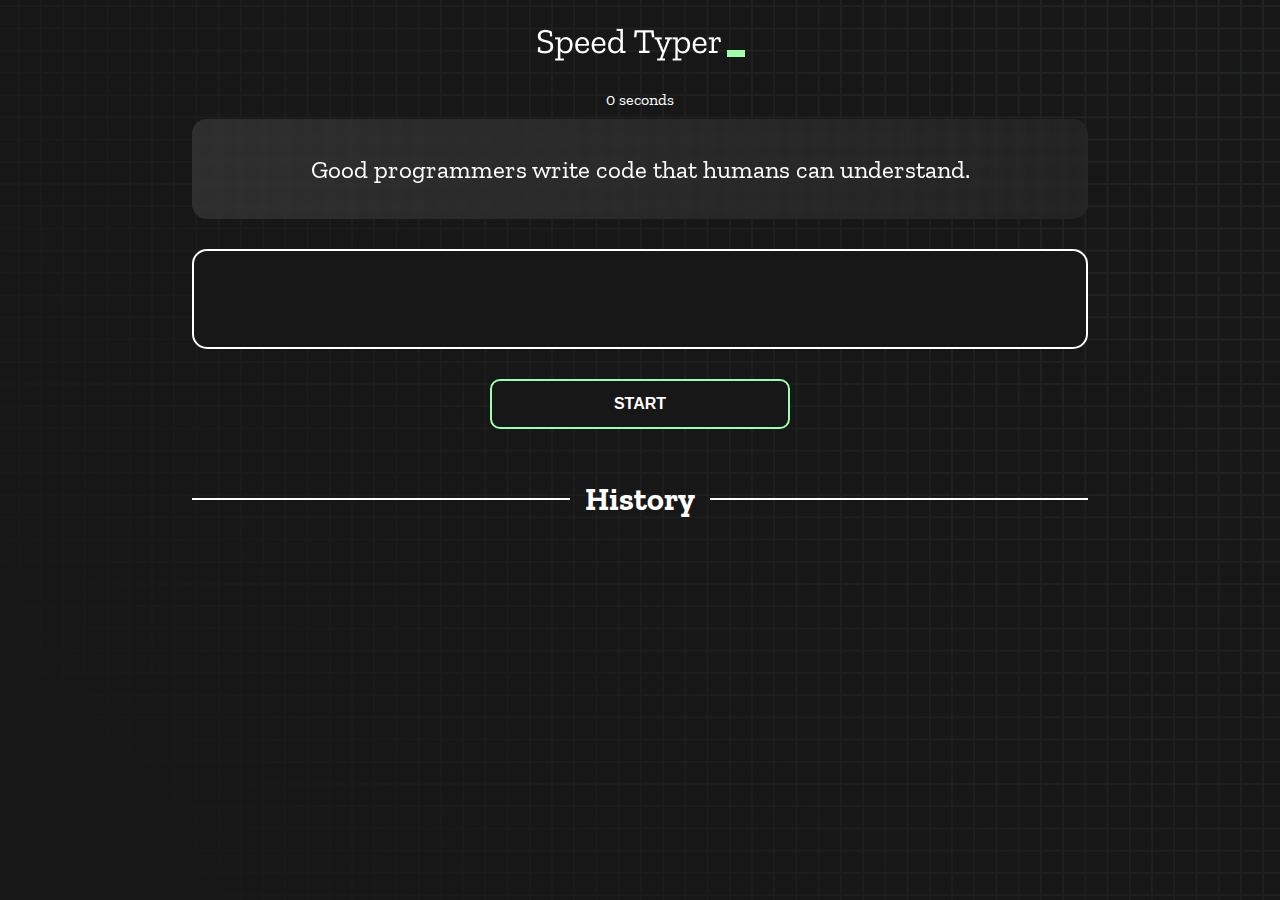
==== index.html @ 161bacd4 "Initial commit" ====
<!DOCTYPE html>
<html lang="en">
  <head>
    <meta charset="UTF-8" />
    <meta http-equiv="X-UA-Compatible" content="IE=edge" />
    <meta name="viewport" content="width=device-width, initial-scale=1.0" />
    <title>Speed Monster</title>
    <link rel="stylesheet" href="styles.css" />
    <link rel="preconnect" href="https://fonts.googleapis.com" />
    <link rel="preconnect" href="https://fonts.gstatic.com" crossorigin />
    <link
      href="https://fonts.googleapis.com/css2?family=Zilla+Slab:wght@300;400;500&display=swap"
      rel="stylesheet"
    />
  </head>
  <body>
    <h1 class="title"><img src="./logo.png" /></h1>
    <div id="show-time">0 seconds</div>

    <div class="box-container">
      <div id="question"></div>

      <div id="display" class="inactive"></div>

      <div class="buttons">
        <button id="starts">START</button>
      </div>

      <div class="divider-container">
        <div class="line"></div>
        <h1 class="title2">History</h1>
        <div class="line"></div>
      </div>
      <div id="histories"></div>
    </div>

    <div id="countdown"></div>
    <div id="modal-background" class="hidden"></div>
    <div id="result" class="hidden"></div>

    <script src="./history.js"></script>
    <script src="./script.js"></script>
  </body>
</html>
---- styles.css ----
* {
  padding: 0;
  margin: 0;
  box-sizing: border-box;
}

body {
  background-image: url("./bg.png");
  background-size: cover;
  background-position: left top;
  font-family: "Zilla Slab", serif;
}

.box-container {
  width: 70%;
  margin: 0 auto;
}

#question {
  height: 100px;
  display: flex;
  align-items: center;
  justify-content: center;
  color: white;
  font-size: 25px;
  border-radius: 15px;
  background: rgb(255, 255, 255);
  background: linear-gradient(
    92.49deg,
    rgba(255, 255, 255, 0.1) 0.18%,
    rgba(255, 255, 255, 0.05) 99.85%
  );
  backdrop-filter: blur(5px);
  margin-bottom: 30px;
}

#display {
  height: 100px;
  display: flex;
  flex-wrap: wrap;
  align-items: center;
  padding-left: 5rem;
  color: white;
  font-size: 32px;
  background-color: #171717;
  border: 2px solid #9dffad;
  border-radius: 15px;
}

#countdown {
  position: fixed;
  height: 100vh;
  width: 100vw;
  background-color: rgba(0, 0, 0, 0.8);
  top: 0;
  left: 0;
  display: flex;
  align-items: center;
  justify-content: center;
  font-size: 3rem;
  color: white;
  display: none;
}
#result {
  position: fixed;
  top: 10%; 
  left: 10%;
  transform: translate(-50%, -50%);
  height: 250px;
  width: 400px;
  background-color: #171717;
  border-radius: 15px;
  border: 2px solid #9dffad;
  color: white;
  text-align: center;
  padding: 2rem;
}
#show-time{
  text-align: center;
  color: white;
  margin: 10px 0;
}

.green {
  color: #9dffad;
}
.red {
  color: #eb6565;
}
.bold {
  font-weight: 700;
}
.inactive {
  border: 2px solid white !important;
}
.hidden {
  display: none;
}
.title {
  text-align: center;
  color: white;
  margin: 20px 0;
}

.divider-container {
  height: 80px;
  display: flex;
  justify-content: center;
  align-items: center;
  gap: 15px;
  margin: 0 auto;
}

.line {
  height: 2px;
  background: white;
  width: 100%;
}

.title2 {
  color: white;
  display: block;
}

.buttons {
  display: flex;
  justify-content: center;
  margin: 30px 0;
}
button {
  padding: 10px 20px;
  border: none;
  font-size: 16px;
  font-weight: bold;
  width: 300px;
  height: 50px;
  color: white;
  background-color: #171717;
  border-radius: 10px;
  border: 2px solid #9dffad;
  cursor: pointer;
}

#histories {
  display: flex;
  flex-wrap: wrap;
  justify-content: space-around;
}

.card {
  width: 100%;
  height: 100%;
  padding: 50px;
  display: flex;
  justify-content: space-between;
  align-items: center;
  padding: 20px 30px;
  color: white;
  border-radius: 15px;
  background: rgb(255, 255, 255);
  background: linear-gradient(
    92.49deg,
    rgba(255, 255, 255, 0.1) 0.18%,
    rgba(255, 255, 255, 0.05) 99.85%
  );
  backdrop-filter: blur(5px);
  margin-bottom: 30px;
}

#modal-background {
  background: rgb(255, 255, 255);
  background: linear-gradient(
    92.49deg,
    rgba(255, 255, 255, 0.1) 0.18%,
    rgba(255, 255, 255, 0.05) 99.85%
  );
  backdrop-filter: blur(5px);
  height: 100vh;
  width: 100%;
  position: fixed;
  top: 0;
}

@media only screen and (max-width: 700px) {
  .box-container {
    padding: 0 20px;
    width: 100%;
  }
  .card {
    flex-direction: column;
  }
}
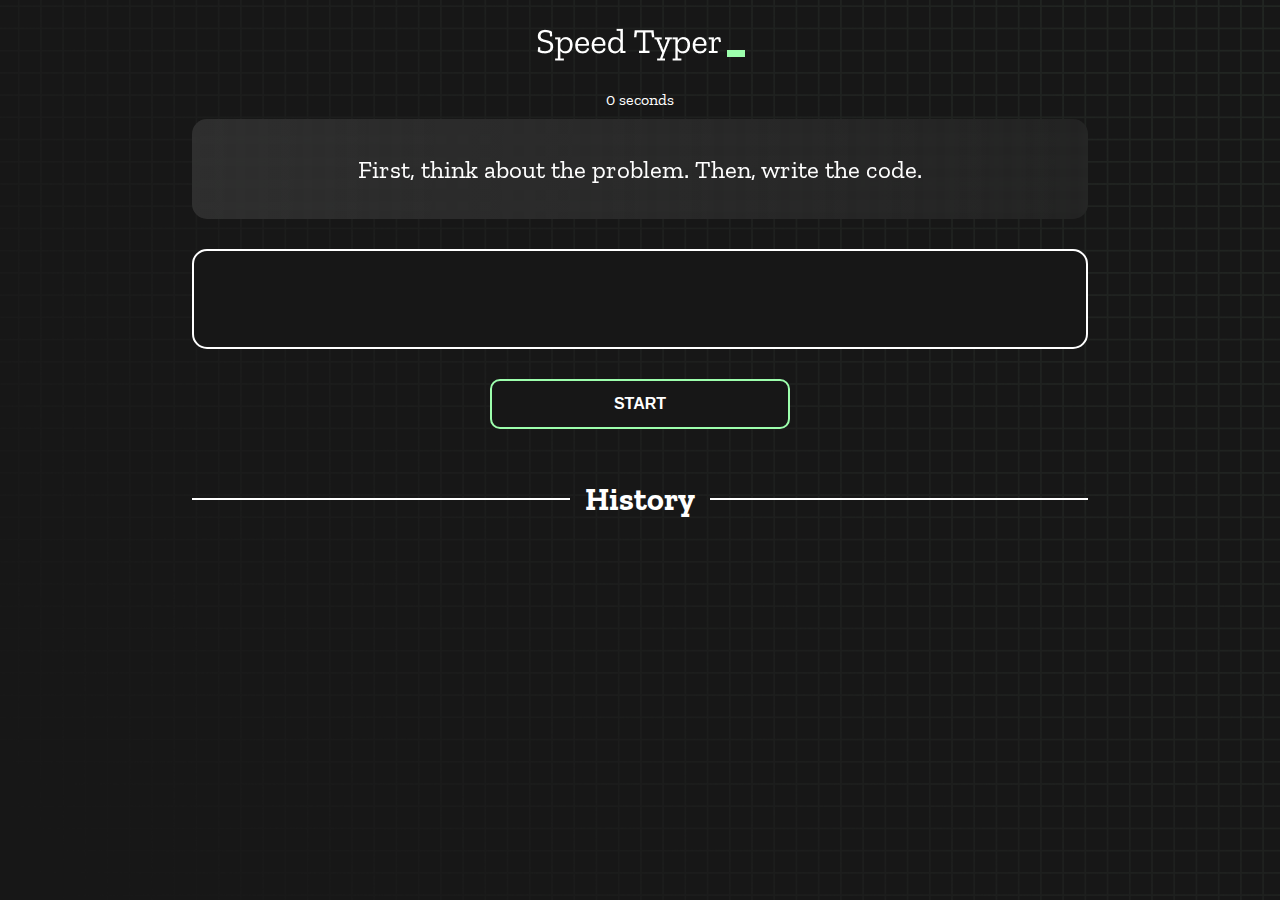
==== commit f0758528: "i am starting this project" ====
--- a/index.html
+++ b/index.html
@@ -4,7 +4,7 @@
     <meta charset="UTF-8" />
     <meta http-equiv="X-UA-Compatible" content="IE=edge" />
     <meta name="viewport" content="width=device-width, initial-scale=1.0" />
-    <title>Speed Monster</title>
+    <title>Test your typeing speed | Speed Monster</title>
     <link rel="stylesheet" href="styles.css" />
     <link rel="preconnect" href="https://fonts.googleapis.com" />
     <link rel="preconnect" href="https://fonts.gstatic.com" crossorigin />
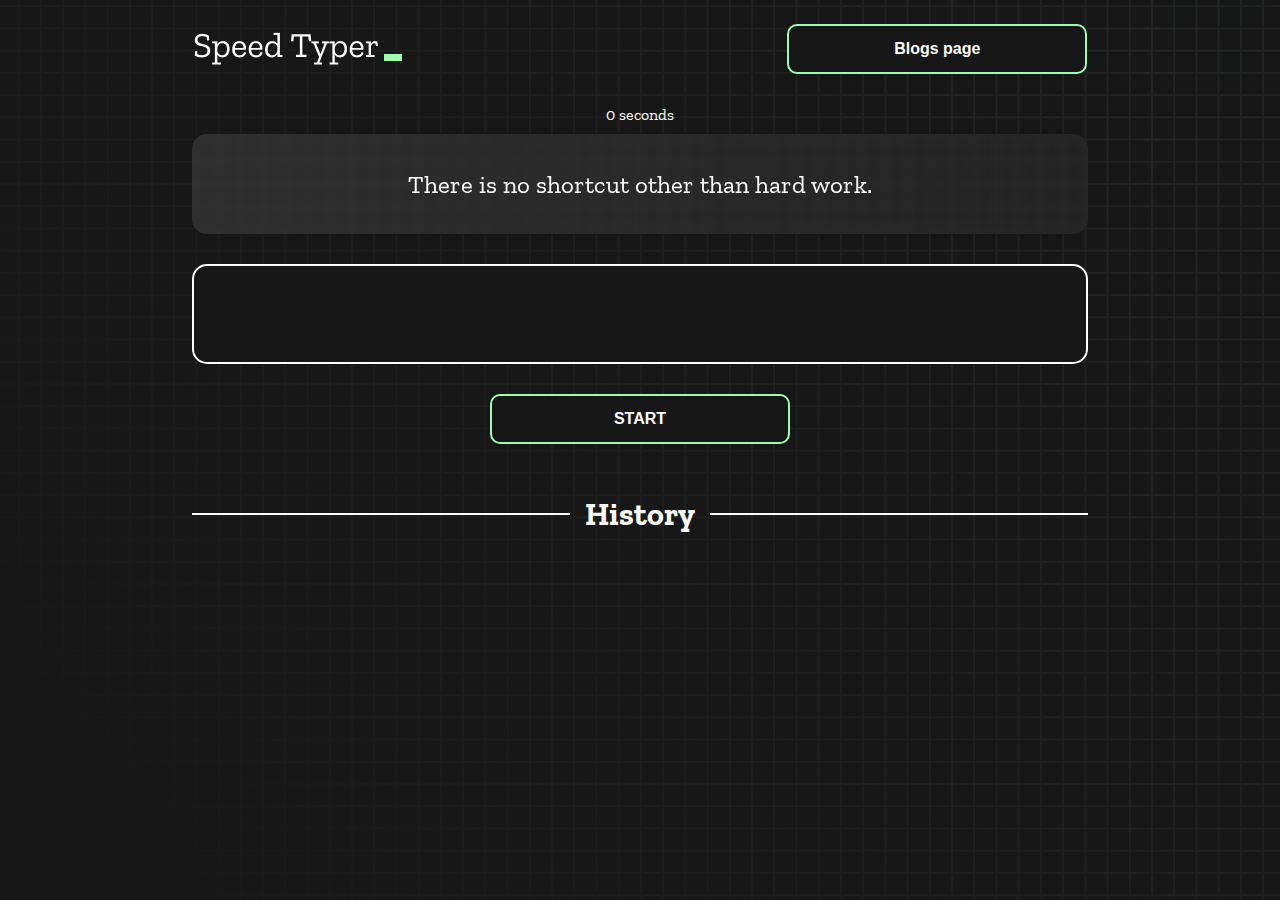
==== commit 1153a387: "created blog page" ====
--- a/index.html
+++ b/index.html
@@ -4,7 +4,7 @@
     <meta charset="UTF-8" />
     <meta http-equiv="X-UA-Compatible" content="IE=edge" />
     <meta name="viewport" content="width=device-width, initial-scale=1.0" />
-    <title>Test your typeing speed | Speed Monster</title>
+    <title>Test your typeing speed | Speed Typer</title>
     <link rel="stylesheet" href="styles.css" />
     <link rel="preconnect" href="https://fonts.googleapis.com" />
     <link rel="preconnect" href="https://fonts.gstatic.com" crossorigin />
@@ -14,7 +14,10 @@
     />
   </head>
   <body>
-    <h1 class="title"><img src="./logo.png" /></h1>
+    <div id="navbar">
+      <h1 class=""><img src="./logo.png" /></h1>
+      <a href="blogs.html"> <button>Blogs page</button></a>
+    </div>
     <div id="show-time">0 seconds</div>
 
     <div class="box-container">
--- a/styles.css
+++ b/styles.css
@@ -10,7 +10,21 @@
   background-position: left top;
   font-family: "Zilla Slab", serif;
 }
-
+ a{
+  text-decoration: none;
+  text-transform: uppercase;
+  color: #ffffff;
+  font-size: 16px;
+}
+#navbar{
+  display: flex;
+  justify-content: space-around;
+  align-items: center;
+  width: 100%;
+  height: 65px;
+  margin: 1rem 0 1.5rem;
+
+}
 .box-container {
   width: 70%;
   margin: 0 auto;
@@ -35,11 +49,11 @@
 }
 
 #display {
-  height: 100px;
+  min-height: 100px;
   display: flex;
   flex-wrap: wrap;
   align-items: center;
-  padding-left: 5rem;
+  padding: 1.5rem 2rem;
   color: white;
   font-size: 32px;
   background-color: #171717;
@@ -63,8 +77,8 @@
 }
 #result {
   position: fixed;
-  top: 10%; 
-  left: 10%;
+  top: 50%;
+  left: 50%;
   transform: translate(-50%, -50%);
   height: 250px;
   width: 400px;
@@ -75,7 +89,7 @@
   text-align: center;
   padding: 2rem;
 }
-#show-time{
+#show-time {
   text-align: center;
   color: white;
   margin: 10px 0;
@@ -99,7 +113,7 @@
 .title {
   text-align: center;
   color: white;
-  margin: 20px 0;
+  margin: 20px 0 0;
 }
 
 .divider-container {
@@ -142,9 +156,12 @@
 }
 
 #histories {
-  display: flex;
-  flex-wrap: wrap;
-  justify-content: space-around;
+  display: grid;
+  width: 100%;
+  height: 100%;
+  justify-content: center;
+  gap: 10px;
+  grid-template-columns: 1fr 1fr 1fr;
 }
 
 .card {
@@ -181,12 +198,25 @@
   top: 0;
 }
 
-@media only screen and (max-width: 700px) {
+@media only screen and (max-width: 767px) {
   .box-container {
     padding: 0 20px;
     width: 100%;
   }
+  #histories {
+    display: grid;
+    grid-template-columns: 1fr;
+  }
   .card {
     flex-direction: column;
   }
 }
+
+@media only screen and (min-width: 767px) {
+  .card {
+    flex-direction: column;
+    justify-content: center;
+    align-items: center;
+    text-align: center;
+  }
+}
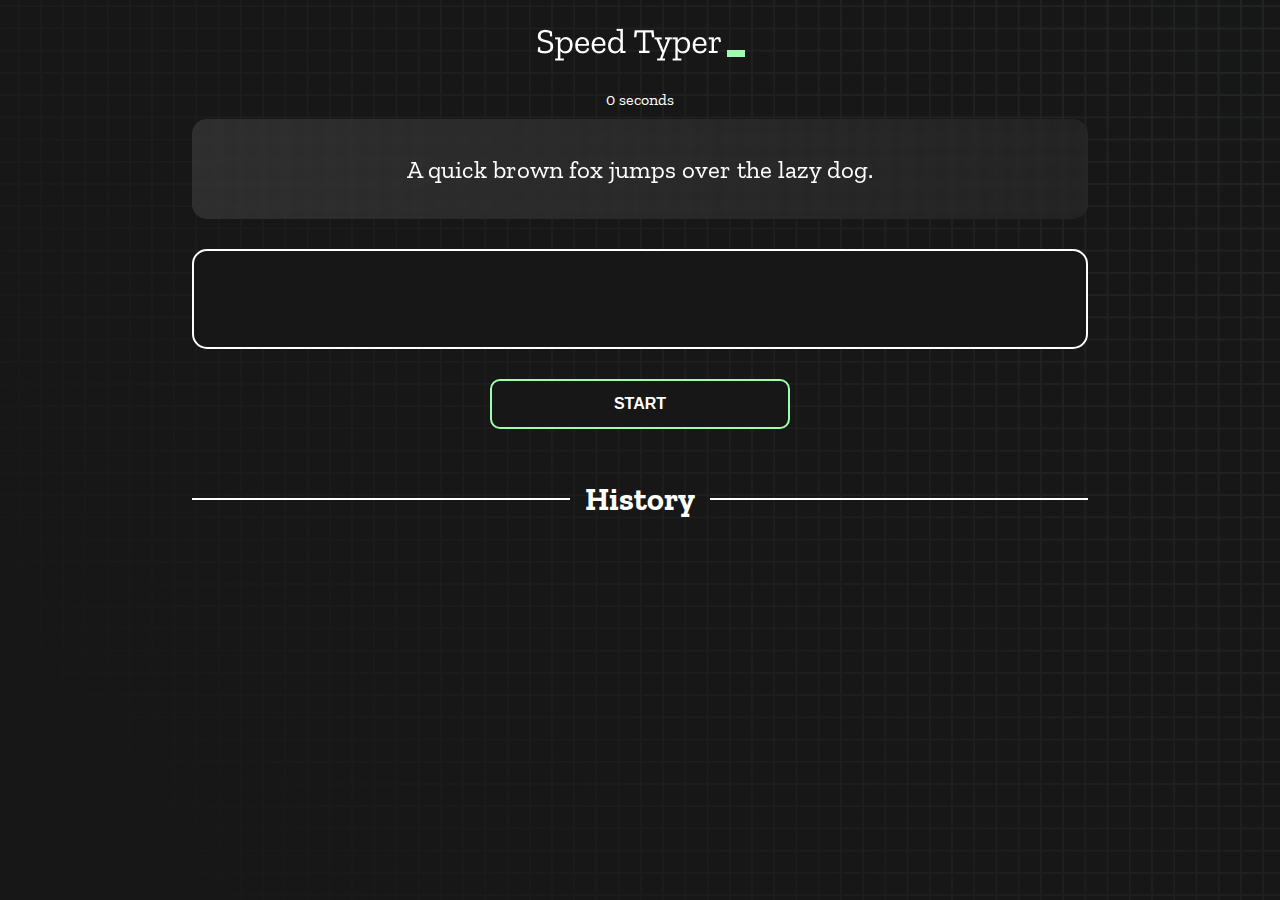
==== commit 364f837b: "this project is complate" ====
--- a/index.html
+++ b/index.html
@@ -14,10 +14,7 @@
     />
   </head>
   <body>
-    <div id="navbar">
-      <h1 class=""><img src="./logo.png" /></h1>
-      <a href="blogs.html"> <button>Blogs page</button></a>
-    </div>
+      <h1 class="title"><img src="./logo.png" /></h1>
     <div id="show-time">0 seconds</div>
 
     <div class="box-container">
--- a/styles.css
+++ b/styles.css
@@ -15,15 +15,6 @@
   text-transform: uppercase;
   color: #ffffff;
   font-size: 16px;
-}
-#navbar{
-  display: flex;
-  justify-content: space-around;
-  align-items: center;
-  width: 100%;
-  height: 65px;
-  margin: 1rem 0 1.5rem;
-
 }
 .box-container {
   width: 70%;
@@ -45,6 +36,7 @@
     rgba(255, 255, 255, 0.05) 99.85%
   );
   backdrop-filter: blur(5px);
+  padding: 0 1rem;
   margin-bottom: 30px;
 }
 
@@ -113,7 +105,7 @@
 .title {
   text-align: center;
   color: white;
-  margin: 20px 0 0;
+  margin: 20px 0 ;
 }
 
 .divider-container {
